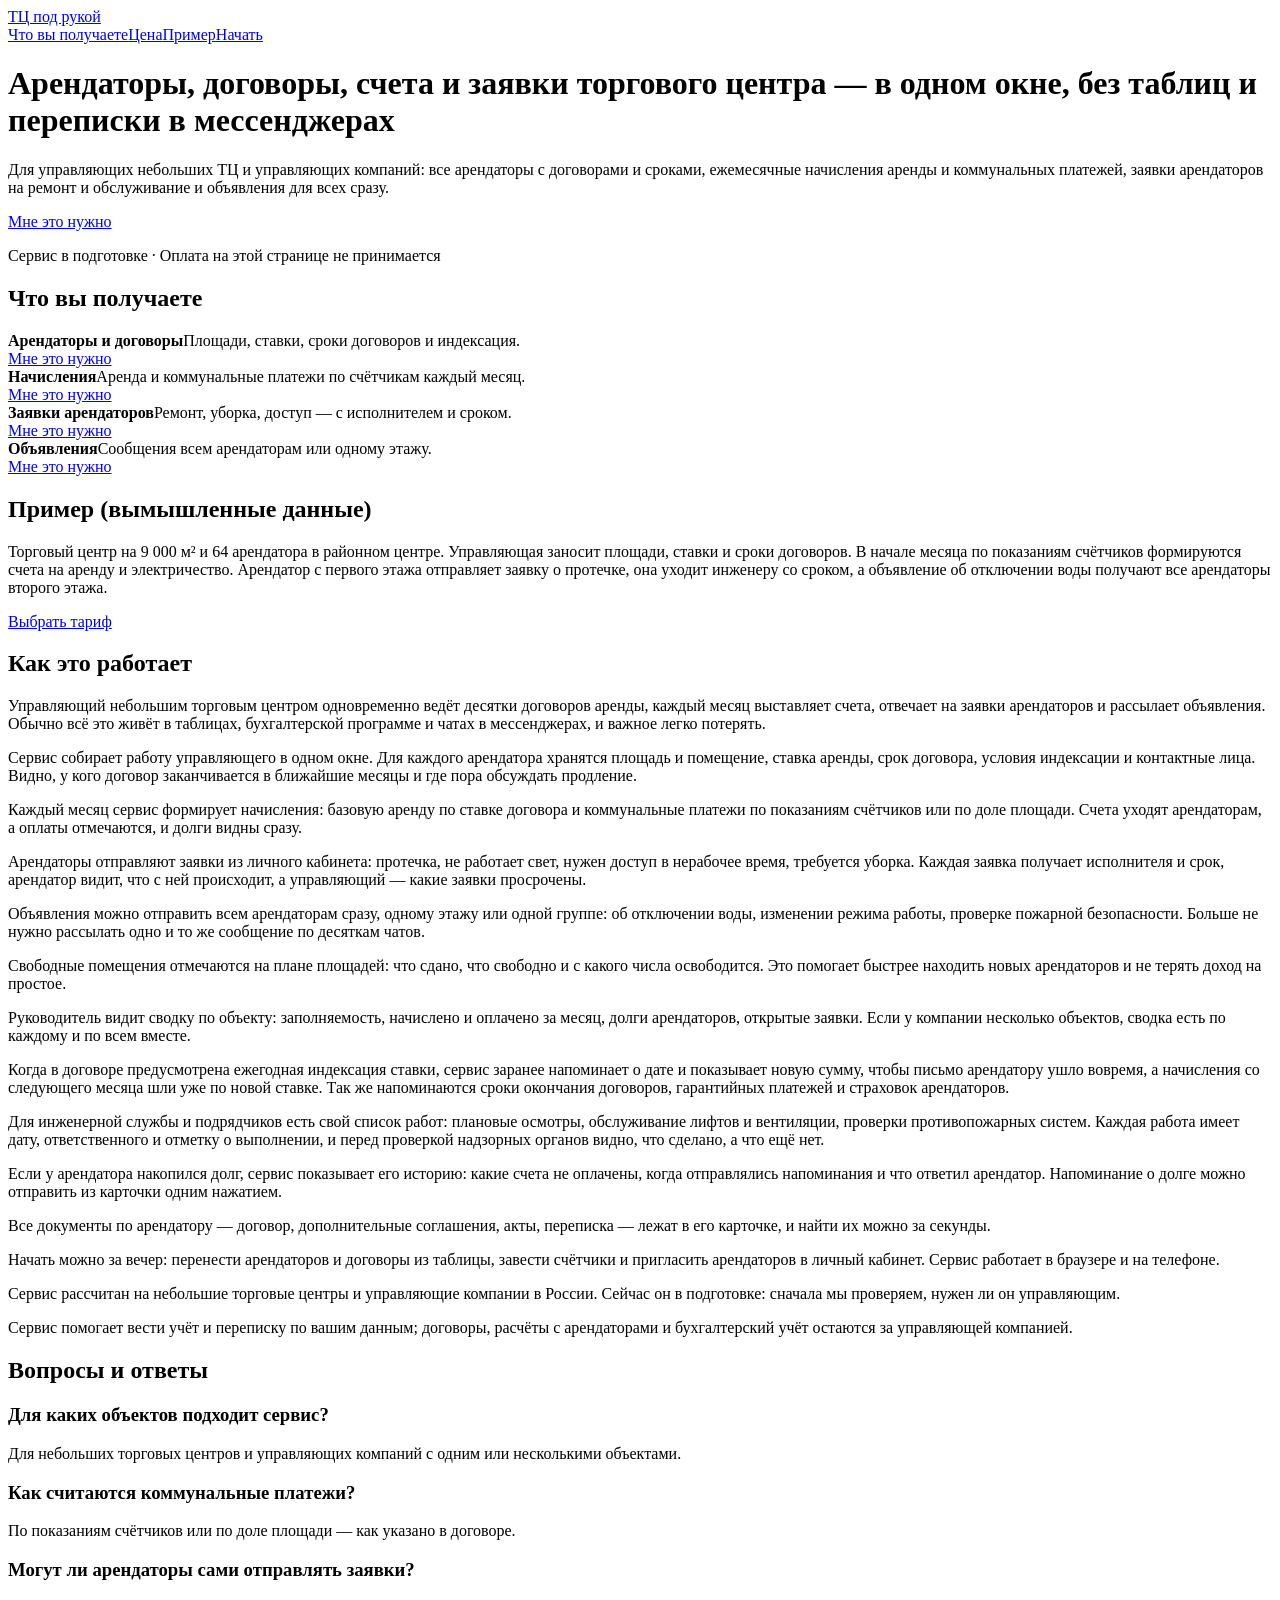
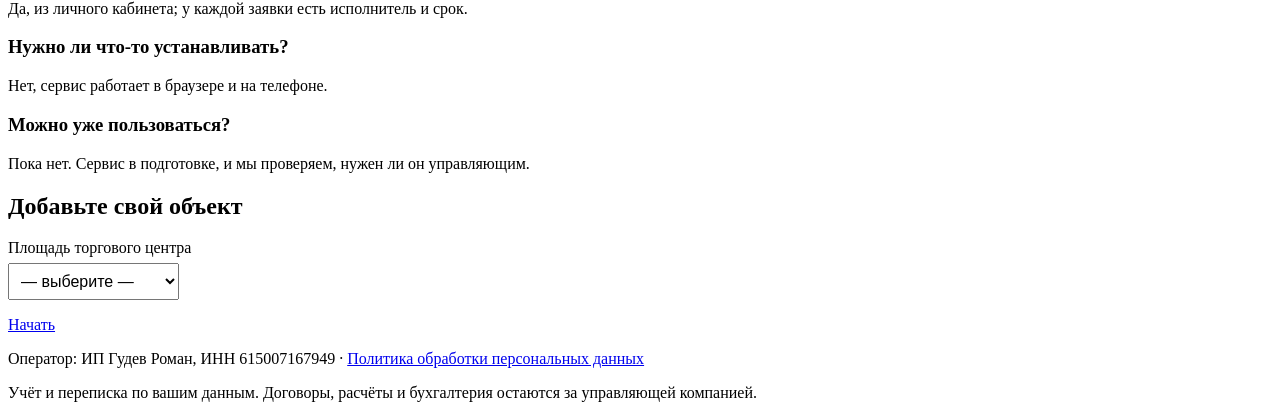
==== index.html @ 7c41732f "Смок torgcentr — комплект автора (_Гипотезы), публикация «Смоками» (органика, слово Владельца 14.10." ====
<!doctype html>
<html lang="ru">
<head>
<meta charset="utf-8">
<meta name="viewport" content="width=device-width,initial-scale=1">
<link rel="canonical" href="https://torgcentr.veridok.ru/">
<title>Управление торговым центром — аренда, счета и заявки</title>
<meta name="description" content="Для небольших торговых центров и управляющих компаний: арендаторы и договоры, начисления аренды и коммунальных платежей, заявки и объявления в одном окне.">
<link rel="icon" href="favicon.svg">
<link rel="stylesheet" href="style.css">
<script src="smoke.js" defer></script>
<!-- faq-jsonld:start -->
<script type="application/ld+json">
{
 "@context": "https://schema.org",
 "@type": "FAQPage",
 "mainEntity": [
  {
   "@type": "Question",
   "name": "Для каких объектов подходит сервис?",
   "acceptedAnswer": {
    "@type": "Answer",
    "text": "Для небольших торговых центров и управляющих компаний с одним или несколькими объектами."
   }
  },
  {
   "@type": "Question",
   "name": "Как считаются коммунальные платежи?",
   "acceptedAnswer": {
    "@type": "Answer",
    "text": "По показаниям счётчиков или по доле площади — как указано в договоре."
   }
  },
  {
   "@type": "Question",
   "name": "Могут ли арендаторы сами отправлять заявки?",
   "acceptedAnswer": {
    "@type": "Answer",
    "text": "Да, из личного кабинета; у каждой заявки есть исполнитель и срок."
   }
  },
  {
   "@type": "Question",
   "name": "Нужно ли что-то устанавливать?",
   "acceptedAnswer": {
    "@type": "Answer",
    "text": "Нет, сервис работает в браузере и на телефоне."
   }
  },
  {
   "@type": "Question",
   "name": "Можно уже пользоваться?",
   "acceptedAnswer": {
    "@type": "Answer",
    "text": "Пока нет. Сервис в подготовке, и мы проверяем, нужен ли он управляющим."
   }
  }
 ]
}
</script>
<!-- faq-jsonld:end -->
</head>
<body>

<header><div class="wrap">
  <div class="logo"><a href="index.html" data-ev="click_logo_home">ТЦ под рукой</a></div>
  <nav class="top"><a href="#chto" data-ev="click_nav_chto">Что вы получаете</a><a href="price.html" data-ev="click_nav_cena">Цена</a><a href="#primer" data-ev="click_nav_primer">Пример</a><a href="#start" data-ev="click_nav_start">Начать</a></nav>
</div></header>

<div class="wrap">
  <div class="hero">
    <h1>Арендаторы, договоры, счета и заявки торгового центра — в одном окне, без таблиц и переписки в мессенджерах</h1>
    <p class="sub">Для управляющих небольших ТЦ и управляющих компаний: все арендаторы с договорами и сроками, ежемесячные начисления аренды и коммунальных платежей, заявки арендаторов на ремонт и обслуживание и объявления для всех сразу.</p>
    <a class="cta" href="price.html" data-ev="cta_click">Мне это нужно</a>
    <p class="cta-note">Сервис в подготовке · Оплата на этой странице не принимается</p>
  </div>

  <section id="chto" data-view="features_view">
    <h2>Что вы получаете</h2>
    <div class="grid">
      <div class="card"><b>Арендаторы и договоры</b><span>Площади, ставки, сроки договоров и индексация.</span><br><a class="btn" href="price.html" data-ev="feature_arendatory">Мне это нужно</a></div>
      <div class="card"><b>Начисления</b><span>Аренда и коммунальные платежи по счётчикам каждый месяц.</span><br><a class="btn" href="price.html" data-ev="feature_nachisleniya">Мне это нужно</a></div>
      <div class="card"><b>Заявки арендаторов</b><span>Ремонт, уборка, доступ — с исполнителем и сроком.</span><br><a class="btn" href="price.html" data-ev="feature_zayavki">Мне это нужно</a></div>
      <div class="card"><b>Объявления</b><span>Сообщения всем арендаторам или одному этажу.</span><br><a class="btn" href="price.html" data-ev="feature_obyavleniya">Мне это нужно</a></div>
    </div>
  </section>

  <section id="primer" data-view="example_view">
    <h2>Пример (вымышленные данные)</h2>
    <p class="fine">Торговый центр на 9 000 м² и 64 арендатора в районном центре. Управляющая заносит площади, ставки и сроки договоров. В начале месяца по показаниям счётчиков формируются счета на аренду и электричество. Арендатор с первого этажа отправляет заявку о протечке, она уходит инженеру со сроком, а объявление об отключении воды получают все арендаторы второго этажа.</p>
    <a class="cta" href="price.html" data-ev="click_cta_after_example">Выбрать тариф</a>
  </section>
<!-- seo-tekst:start -->
  <section id="opis">
    <h2>Как это работает</h2>
    <p>Управляющий небольшим торговым центром одновременно ведёт десятки договоров аренды, каждый месяц выставляет счета, отвечает на заявки арендаторов и рассылает объявления. Обычно всё это живёт в таблицах, бухгалтерской программе и чатах в мессенджерах, и важное легко потерять.</p>
    <p>Сервис собирает работу управляющего в одном окне. Для каждого арендатора хранятся площадь и помещение, ставка аренды, срок договора, условия индексации и контактные лица. Видно, у кого договор заканчивается в ближайшие месяцы и где пора обсуждать продление.</p>
    <p>Каждый месяц сервис формирует начисления: базовую аренду по ставке договора и коммунальные платежи по показаниям счётчиков или по доле площади. Счета уходят арендаторам, а оплаты отмечаются, и долги видны сразу.</p>
    <p>Арендаторы отправляют заявки из личного кабинета: протечка, не работает свет, нужен доступ в нерабочее время, требуется уборка. Каждая заявка получает исполнителя и срок, арендатор видит, что с ней происходит, а управляющий — какие заявки просрочены.</p>
    <p>Объявления можно отправить всем арендаторам сразу, одному этажу или одной группе: об отключении воды, изменении режима работы, проверке пожарной безопасности. Больше не нужно рассылать одно и то же сообщение по десяткам чатов.</p>
    <p>Свободные помещения отмечаются на плане площадей: что сдано, что свободно и с какого числа освободится. Это помогает быстрее находить новых арендаторов и не терять доход на простое.</p>
    <p>Руководитель видит сводку по объекту: заполняемость, начислено и оплачено за месяц, долги арендаторов, открытые заявки. Если у компании несколько объектов, сводка есть по каждому и по всем вместе.</p>
    <p>Когда в договоре предусмотрена ежегодная индексация ставки, сервис заранее напоминает о дате и показывает новую сумму, чтобы письмо арендатору ушло вовремя, а начисления со следующего месяца шли уже по новой ставке. Так же напоминаются сроки окончания договоров, гарантийных платежей и страховок арендаторов.</p>
    <p>Для инженерной службы и подрядчиков есть свой список работ: плановые осмотры, обслуживание лифтов и вентиляции, проверки противопожарных систем. Каждая работа имеет дату, ответственного и отметку о выполнении, и перед проверкой надзорных органов видно, что сделано, а что ещё нет.</p>
    <p>Если у арендатора накопился долг, сервис показывает его историю: какие счета не оплачены, когда отправлялись напоминания и что ответил арендатор. Напоминание о долге можно отправить из карточки одним нажатием.</p>
    <p>Все документы по арендатору — договор, дополнительные соглашения, акты, переписка — лежат в его карточке, и найти их можно за секунды.</p>
    <p>Начать можно за вечер: перенести арендаторов и договоры из таблицы, завести счётчики и пригласить арендаторов в личный кабинет. Сервис работает в браузере и на телефоне.</p>
    <p>Сервис рассчитан на небольшие торговые центры и управляющие компании в России. Сейчас он в подготовке: сначала мы проверяем, нужен ли он управляющим.</p>
    <p>Сервис помогает вести учёт и переписку по вашим данным; договоры, расчёты с арендаторами и бухгалтерский учёт остаются за управляющей компанией.</p>
  </section>
  <section id="faq">
    <h2>Вопросы и ответы</h2>
    <h3>Для каких объектов подходит сервис?</h3>
    <p>Для небольших торговых центров и управляющих компаний с одним или несколькими объектами.</p>
    <h3>Как считаются коммунальные платежи?</h3>
    <p>По показаниям счётчиков или по доле площади — как указано в договоре.</p>
    <h3>Могут ли арендаторы сами отправлять заявки?</h3>
    <p>Да, из личного кабинета; у каждой заявки есть исполнитель и срок.</p>
    <h3>Нужно ли что-то устанавливать?</h3>
    <p>Нет, сервис работает в браузере и на телефоне.</p>
    <h3>Можно уже пользоваться?</h3>
    <p>Пока нет. Сервис в подготовке, и мы проверяем, нужен ли он управляющим.</p>
  </section>
<!-- seo-tekst:end -->
  <section id="start" data-view="start_view">
    <h2>Добавьте свой объект</h2>
    <p><label>Площадь торгового центра<br><select data-ev-focus="form_start" style="margin-top:6px;padding:8px;font-size:16px"><option value="">— выберите —</option><option>До 5 000 м²</option><option>5 000–15 000 м²</option><option>15 000–30 000 м²</option><option>Больше 30 000 м²</option></select></label></p>
    <a class="cta" href="price.html" data-ev="form_submit_click">Начать</a>
  </section>
</div>

<footer><div class="wrap">
  <p>Оператор: ИП Гудев Роман, ИНН 615007167949 &middot; <a href="privacy.html" data-ev="click_legal_privacy">Политика обработки персональных данных</a></p>
  <p class="muted">Учёт и переписка по вашим данным. Договоры, расчёты и бухгалтерия остаются за управляющей компанией.</p>
</div></footer>

</body>
</html>
---- style.css ----
/* Общая база смоков (СМ-23): стиль — один на все смоки, правит «Смоки» в super-romeo/smoki-base. */
@import url("https://super-romeo.github.io/smoki-base/v1/style.css");
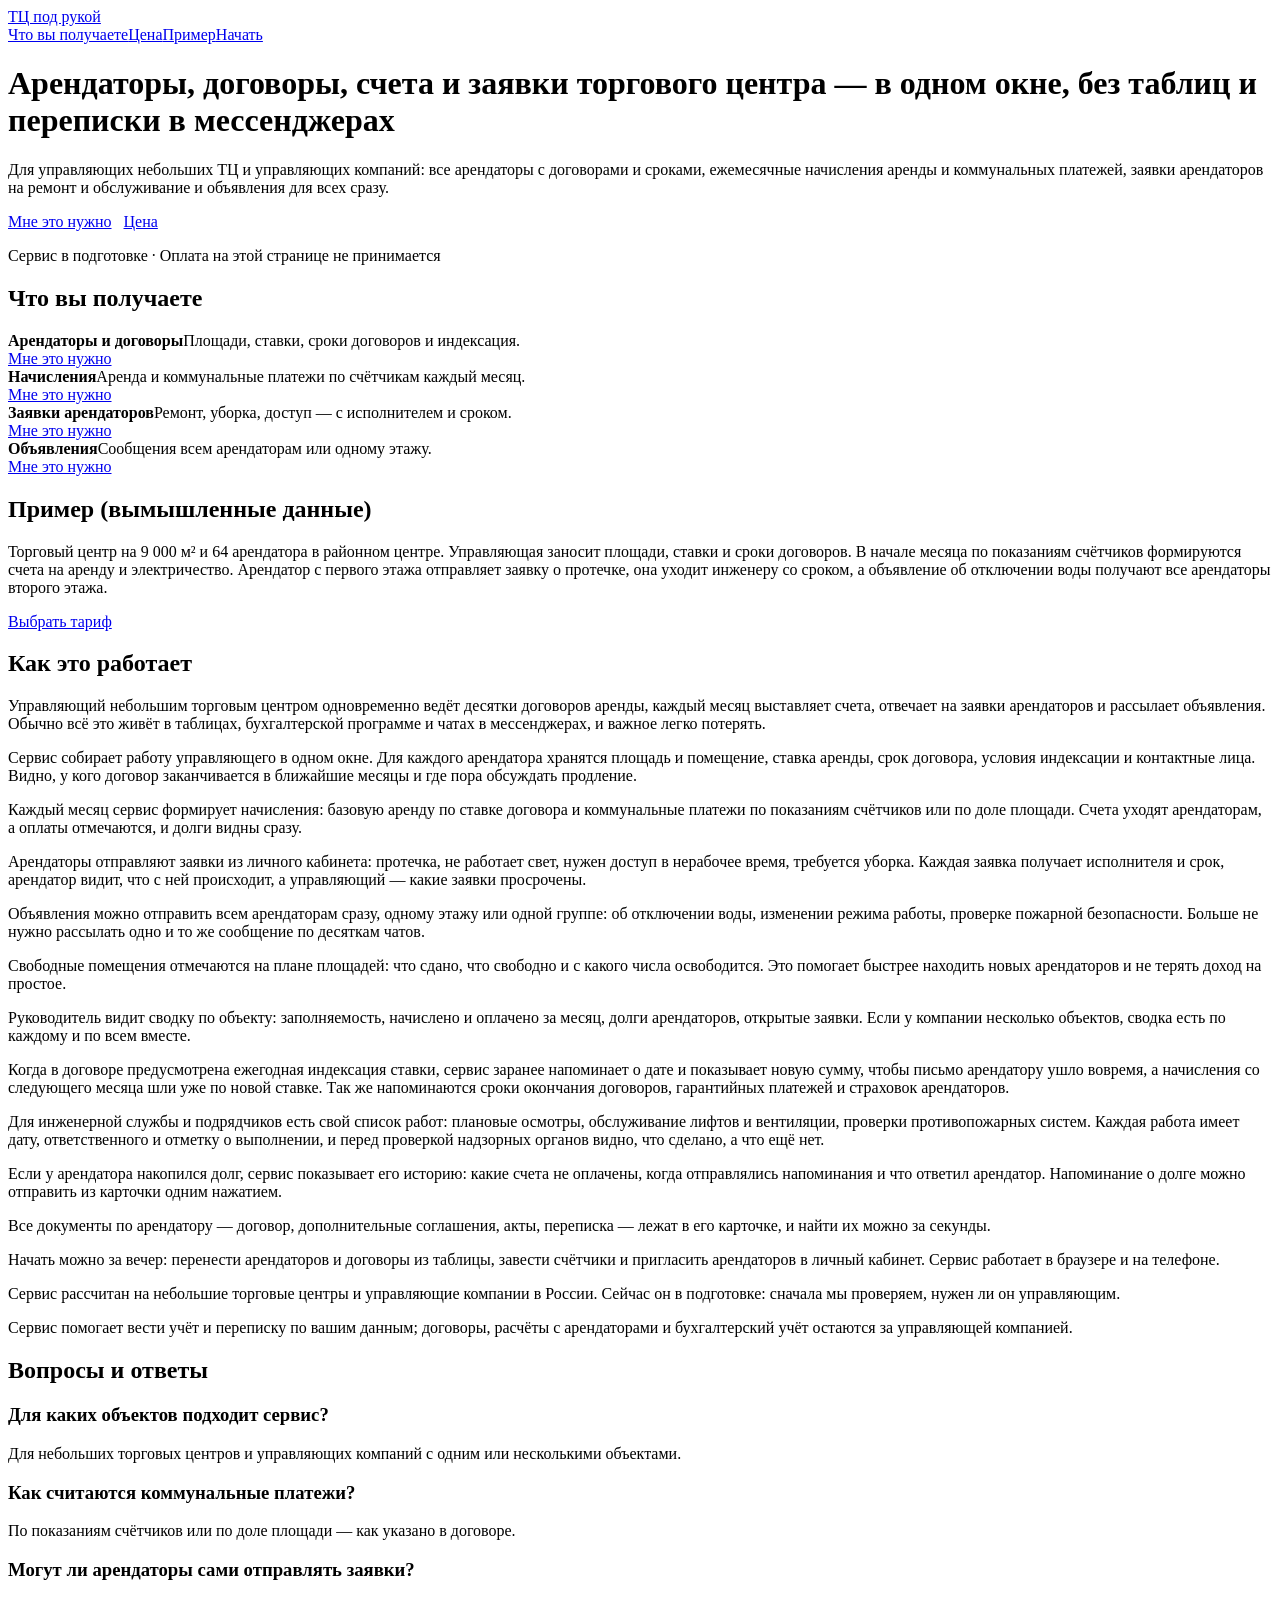
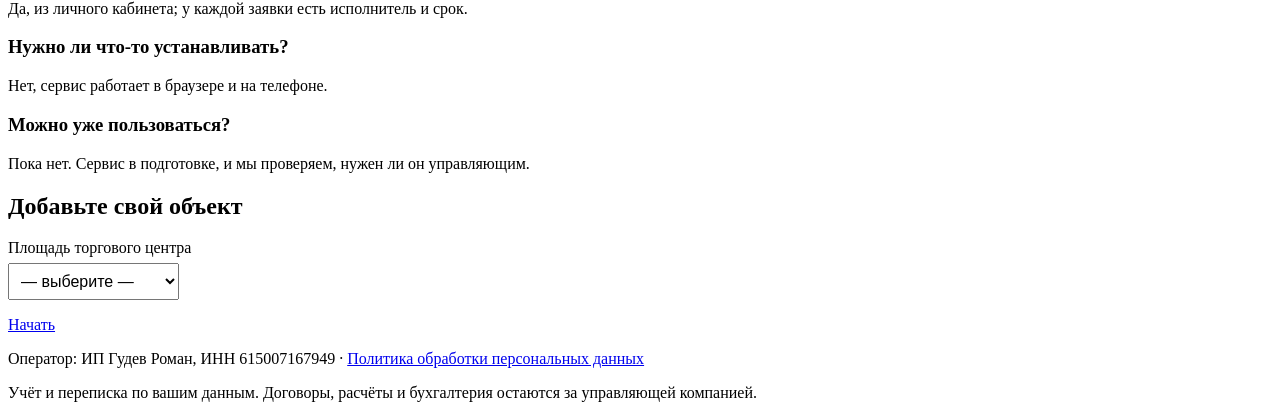
==== commit b67bb871: "крупная кнопка «Цена» на первом экране рядом с главной (правка автора по разбору поведения 10.11, СМ" ====
--- a/index.html
+++ b/index.html
@@ -71,7 +71,7 @@
   <div class="hero">
     <h1>Арендаторы, договоры, счета и заявки торгового центра — в одном окне, без таблиц и переписки в мессенджерах</h1>
     <p class="sub">Для управляющих небольших ТЦ и управляющих компаний: все арендаторы с договорами и сроками, ежемесячные начисления аренды и коммунальных платежей, заявки арендаторов на ремонт и обслуживание и объявления для всех сразу.</p>
-    <a class="cta" href="price.html" data-ev="cta_click">Мне это нужно</a>
+    <a class="cta" href="price.html" data-ev="cta_click">Мне это нужно</a> <a class="cta" href="price.html" data-ev="click_cena_hero" style="margin-left:8px">Цена</a>
     <p class="cta-note">Сервис в подготовке · Оплата на этой странице не принимается</p>
   </div>
 
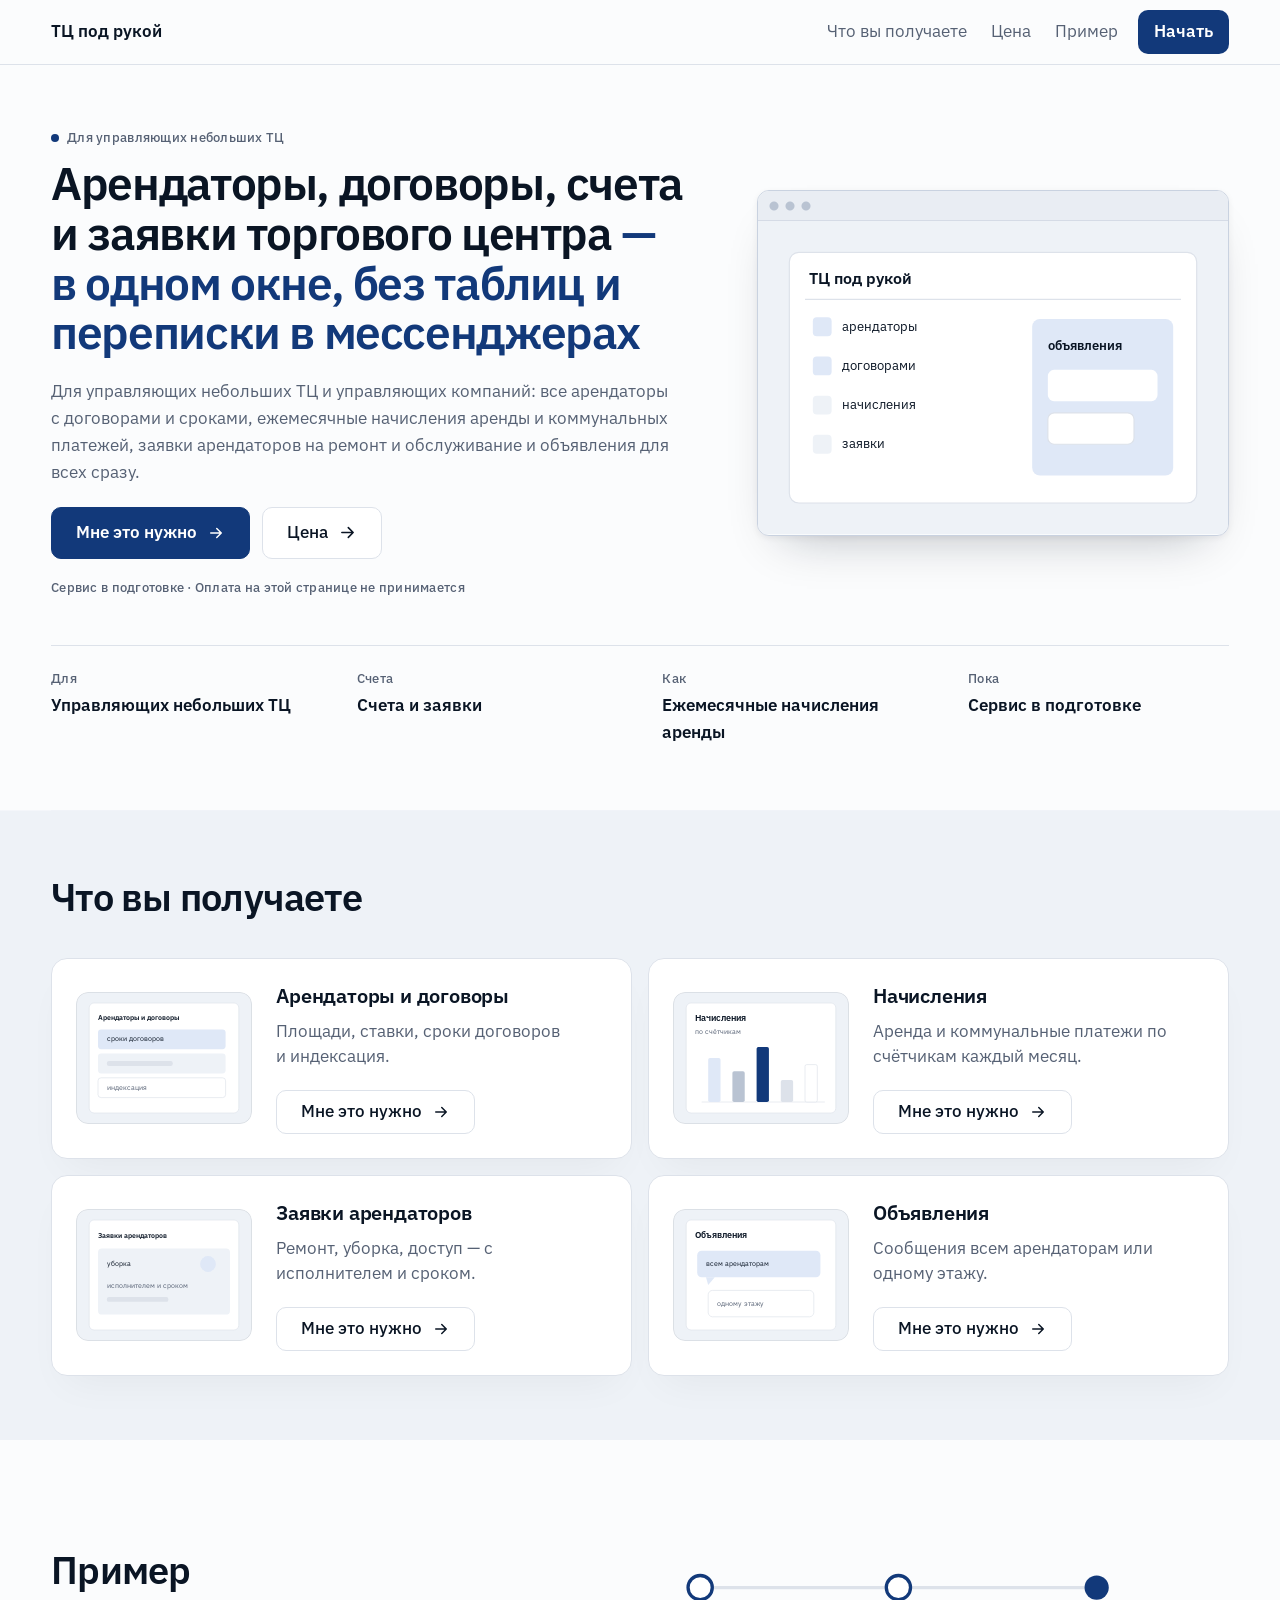
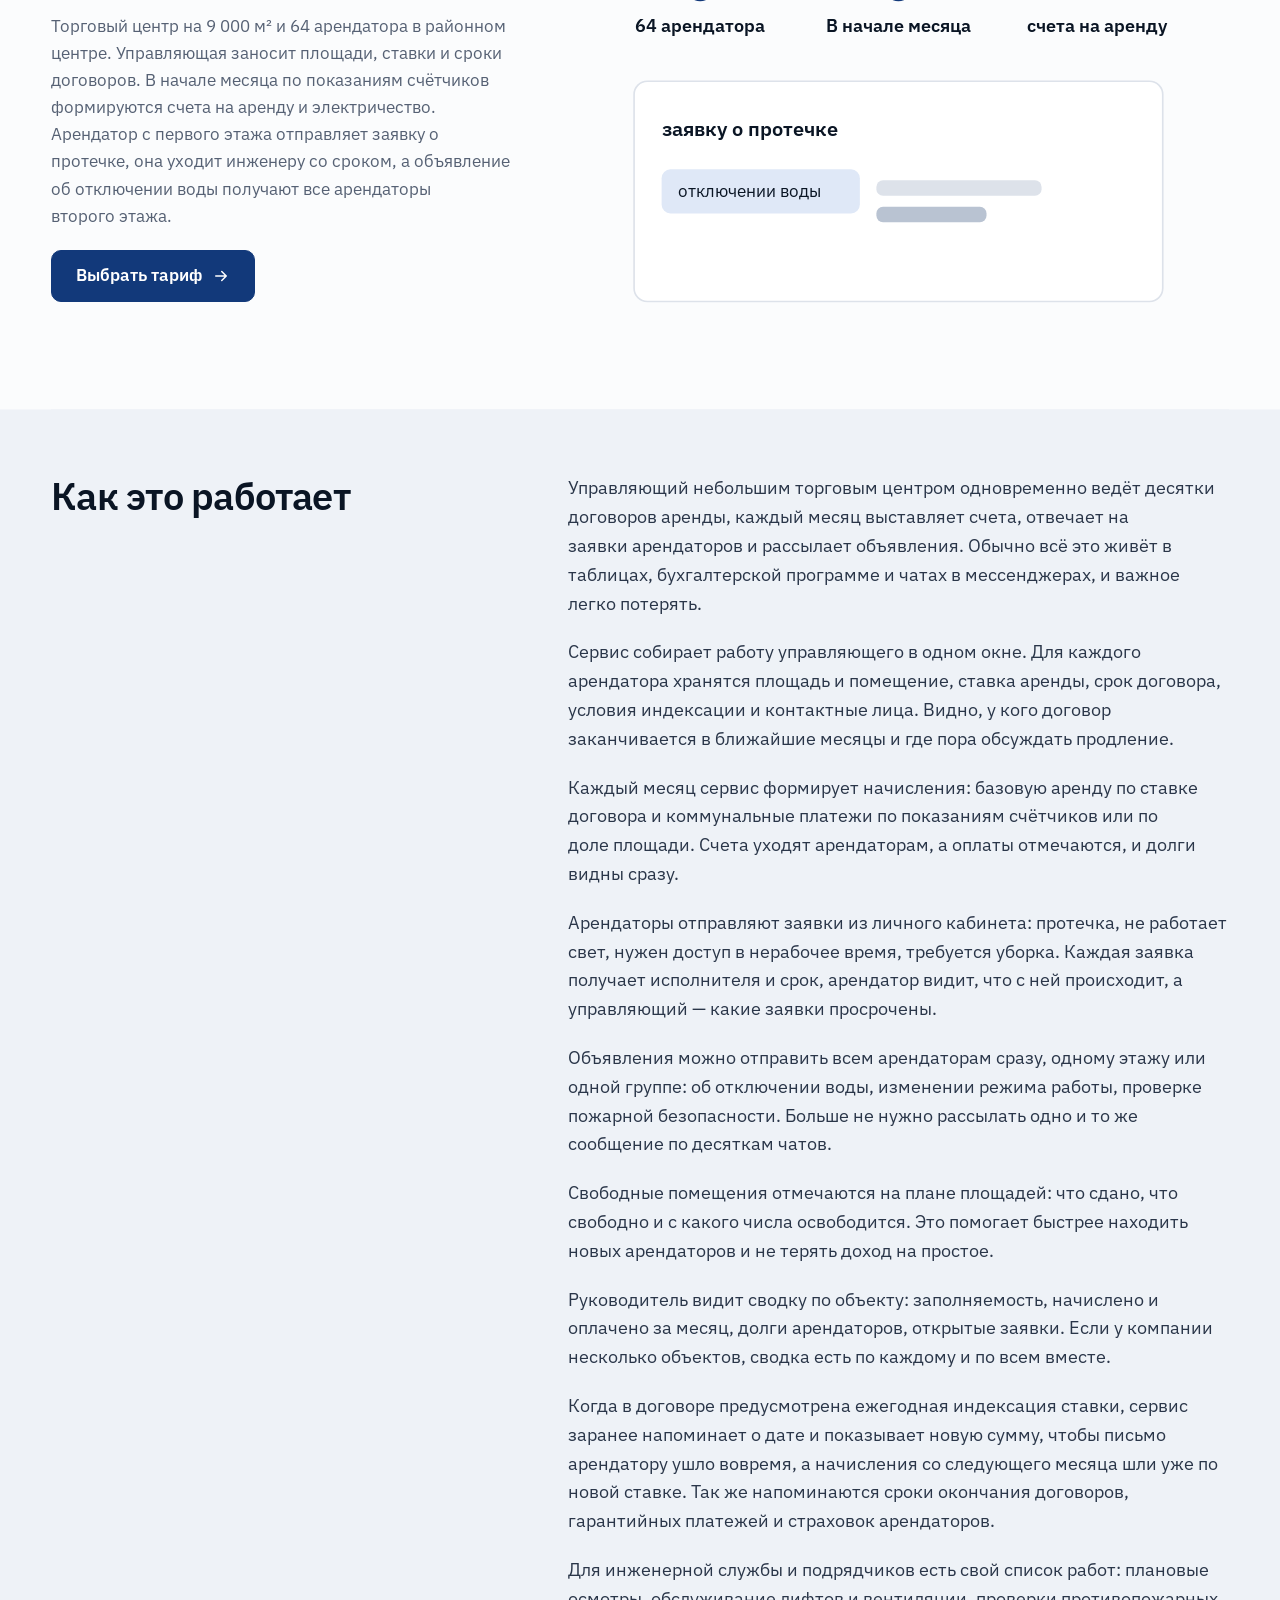
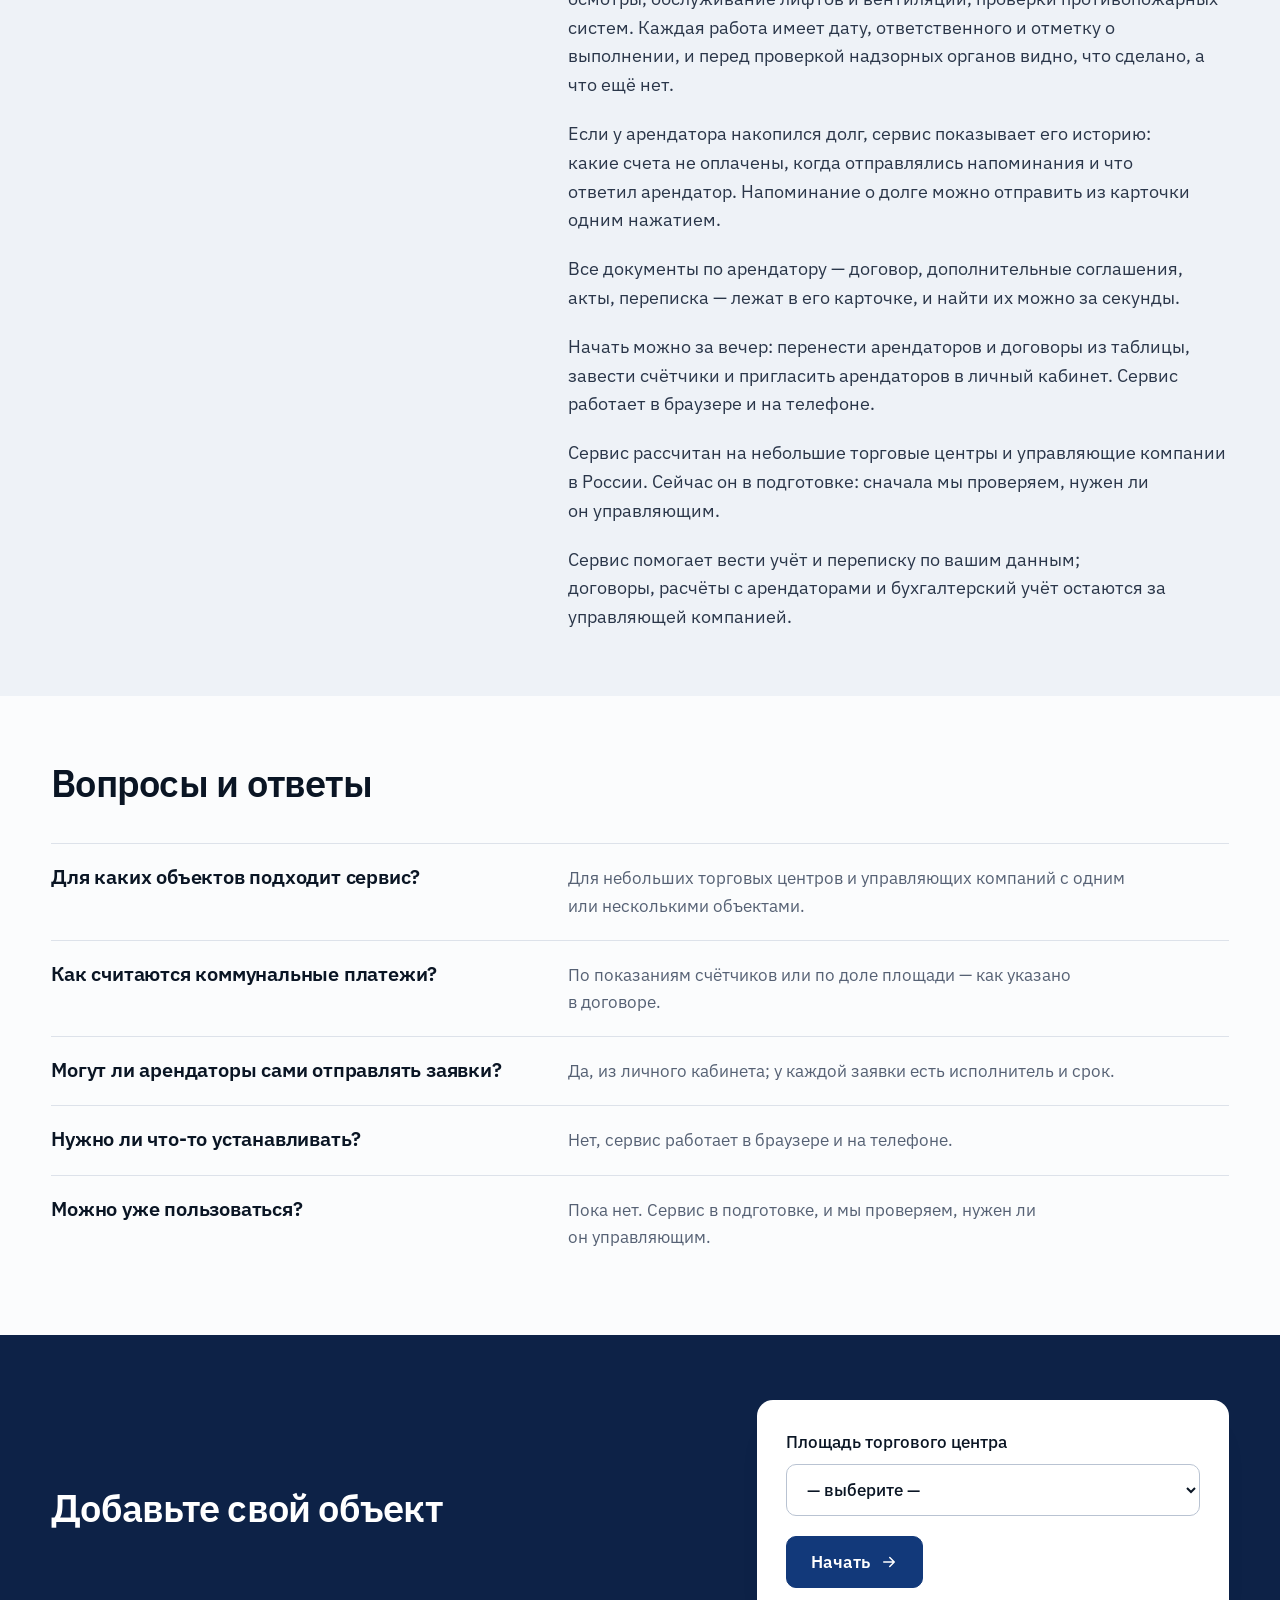
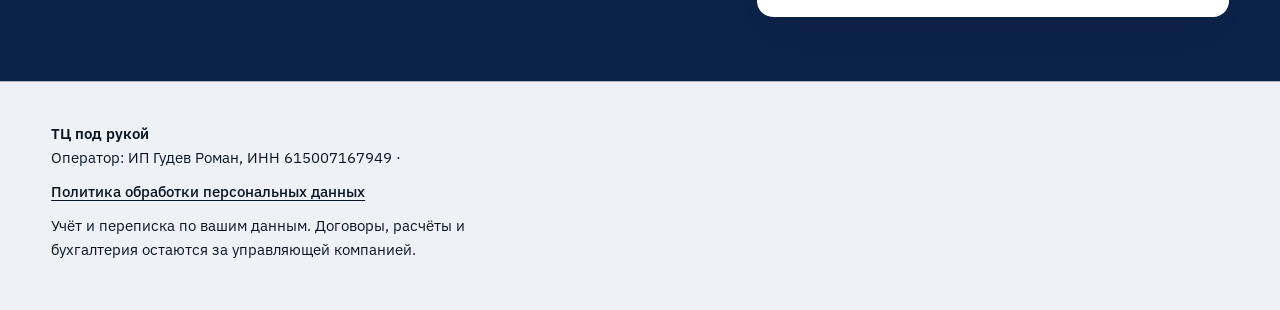
==== commit f8bd39b1: "Main page: design sample (rollout) Co-Authored-By: Claude Fable 5.2 <noreply@anthropic.com>" ====
--- a/index.html
+++ b/index.html
@@ -8,6 +8,10 @@
 <meta name="description" content="Для небольших торговых центров и управляющих компаний: арендаторы и договоры, начисления аренды и коммунальных платежей, заявки и объявления в одном окне.">
 <link rel="icon" href="favicon.svg">
 <link rel="stylesheet" href="style.css">
+<link rel="preconnect" href="https://fonts.googleapis.com">
+<link rel="preconnect" href="https://fonts.gstatic.com" crossorigin>
+<link rel="stylesheet" href="https://fonts.googleapis.com/css2?family=IBM+Plex+Sans:wght@400;500;600&display=swap">
+<link rel="stylesheet" href="variant.css">
 <script src="smoke.js" defer></script>
 <!-- faq-jsonld:start -->
 <script type="application/ld+json">
@@ -62,38 +66,68 @@
 </head>
 <body>
 
-<header><div class="wrap">
-  <div class="logo"><a href="index.html" data-ev="click_logo_home">ТЦ под рукой</a></div>
-  <nav class="top"><a href="#chto" data-ev="click_nav_chto">Что вы получаете</a><a href="price.html" data-ev="click_nav_cena">Цена</a><a href="#primer" data-ev="click_nav_primer">Пример</a><a href="#start" data-ev="click_nav_start">Начать</a></nav>
+<header><div class="shell">
+  <a class="home" href="index.html" data-ev="click_logo_home">ТЦ под рукой</a>
+  <nav><a href="#chto" data-ev="click_nav_chto">Что вы получаете</a><a href="price.html" data-ev="click_nav_cena">Цена</a><a href="#primer" data-ev="click_nav_primer">Пример</a><a href="#start" data-ev="click_nav_start">Начать</a></nav>
 </div></header>
 
-<div class="wrap">
-  <div class="hero">
-    <h1>Арендаторы, договоры, счета и заявки торгового центра — в одном окне, без таблиц и переписки в мессенджерах</h1>
-    <p class="sub">Для управляющих небольших ТЦ и управляющих компаний: все арендаторы с договорами и сроками, ежемесячные начисления аренды и коммунальных платежей, заявки арендаторов на ремонт и обслуживание и объявления для всех сразу.</p>
-    <a class="cta" href="price.html" data-ev="cta_click">Мне это нужно</a> <a class="cta" href="price.html" data-ev="click_cena_hero" style="margin-left:8px">Цена</a>
-    <p class="cta-note">Сервис в подготовке · Оплата на этой странице не принимается</p>
-  </div>
+<main class="shell">
+  <section class="split">
+    <div class="stack">
+      <p class="meta rise"><span class="dot"></span> Для управляющих небольших ТЦ</p>
+      <h1 class="rise" style="--i:1" data-len="xlong">Арендаторы, договоры, счета и заявки торгового центра&nbsp;<span class="soft">— в одном окне, без таблиц и переписки в мессенджерах</span></h1>
+      <p class="rise" style="--i:2">Для управляющих небольших ТЦ и управляющих компаний: все арендаторы с договорами и сроками, ежемесячные начисления аренды и коммунальных платежей, заявки арендаторов на ремонт и обслуживание и объявления для всех сразу.</p>
+      <div class="actions rise" style="--i:3"><a class="button" href="price.html" data-ev="cta_click">Мне это нужно</a><a class="button quiet" href="price.html" data-ev="click_cena_hero">Цена</a></div>
+      <p class="meta rise" style="--i:4">Сервис в подготовке · Оплата на этой странице не принимается</p>
+    </div>
+    <figure class="window rise" style="--i:2"><svg aria-hidden="true" focusable="false" class="shot" xmlns="http://www.w3.org/2000/svg" viewBox="0 0 1200 800"><rect width="1200" height="800" fill="#eef2f7" /><rect x="80" y="80" width="1040" height="640" rx="24" fill="#ffffff" stroke="#dde2ea" stroke-width="3" /><text x="130" y="160" font-size="40" font-weight="600" fill="#0a1524">ТЦ под рукой</text><line x1="120" y1="200" x2="1080" y2="200" fill="none" stroke="#dde2ea" stroke-width="3" /><rect x="140" y="246" width="48" height="48" rx="10" fill="#dfe8f7" /><text x="214" y="280" font-size="32" fill="#0a1524">арендаторы</text><rect x="140" y="346" width="48" height="48" rx="10" fill="#dfe8f7" /><text x="214" y="380" font-size="32" fill="#0a1524">договорами</text><rect x="140" y="446" width="48" height="48" rx="10" fill="#eef2f7" /><text x="214" y="480" font-size="32" fill="#0a1524">начисления</text><rect x="140" y="546" width="48" height="48" rx="10" fill="#eef2f7" /><text x="214" y="580" font-size="32" fill="#0a1524">заявки</text><rect x="700" y="250" width="360" height="400" rx="20" fill="#dfe8f7" /><text x="740" y="330" font-size="32" font-weight="600" fill="#0a1524">объявления</text><rect x="740" y="380" width="280" height="80" rx="16" fill="#ffffff" /><rect x="740" y="490" width="220" height="80" rx="16" fill="#ffffff" stroke="#dde2ea" stroke-width="3" /></svg></figure>
+    <dl class="facts">
+      <div><dt>Для</dt><dd>Управляющих небольших ТЦ</dd></div>
+      <div><dt>Счета</dt><dd>Счета и заявки</dd></div>
+      <div><dt>Как</dt><dd>Ежемесячные начисления аренды</dd></div>
+      <div><dt>Пока</dt><dd>Сервис в подготовке</dd></div>
+    </dl>
+  </section>
 
   <section id="chto" data-view="features_view">
-    <h2>Что вы получаете</h2>
-    <div class="grid">
-      <div class="card"><b>Арендаторы и договоры</b><span>Площади, ставки, сроки договоров и индексация.</span><br><a class="btn" href="price.html" data-ev="feature_arendatory">Мне это нужно</a></div>
-      <div class="card"><b>Начисления</b><span>Аренда и коммунальные платежи по счётчикам каждый месяц.</span><br><a class="btn" href="price.html" data-ev="feature_nachisleniya">Мне это нужно</a></div>
-      <div class="card"><b>Заявки арендаторов</b><span>Ремонт, уборка, доступ — с исполнителем и сроком.</span><br><a class="btn" href="price.html" data-ev="feature_zayavki">Мне это нужно</a></div>
-      <div class="card"><b>Объявления</b><span>Сообщения всем арендаторам или одному этажу.</span><br><a class="btn" href="price.html" data-ev="feature_obyavleniya">Мне это нужно</a></div>
+    <div class="stack"><h2>Что вы получаете</h2></div>
+    <div class="bento">
+      <article class="tile stack reveal">
+        <div class="art"><svg aria-hidden="true" focusable="false" xmlns="http://www.w3.org/2000/svg" viewBox="0 0 800 600"><rect width="800" height="600" fill="#eef2f7" /><rect x="60" y="50" width="680" height="500" rx="22" fill="#ffffff" stroke="#dde2ea" stroke-width="3" /><text x="100" y="125" font-size="30" font-weight="600" fill="#0a1524">Арендаторы и договоры</text><rect x="100" y="170" width="580" height="90" rx="14" fill="#dfe8f7" /><text x="140" y="224" font-size="32" fill="#0a1524">сроки договоров</text><rect x="100" y="280" width="580" height="90" rx="14" fill="#eef2f7" /><rect x="140" y="314" width="300" height="22" rx="10" fill="#dde2ea" /><rect x="100" y="390" width="580" height="90" rx="14" fill="#ffffff" stroke="#dde2ea" stroke-width="3" /><text x="140" y="444" font-size="32" fill="#566174">индексация</text></svg></div>
+        <h3>Арендаторы и договоры</h3><p>Площади, ставки, сроки договоров и индексация.</p>
+        <a class="button quiet" href="price.html" data-ev="feature_arendatory">Мне это нужно</a>
+      </article>
+      <article class="tile stack reveal">
+        <div class="art"><svg aria-hidden="true" focusable="false" xmlns="http://www.w3.org/2000/svg" viewBox="0 0 800 600"><rect width="800" height="600" fill="#eef2f7" /><rect x="60" y="50" width="680" height="500" rx="22" fill="#ffffff" stroke="#dde2ea" stroke-width="3" /><text x="100" y="130" font-size="40" font-weight="600" fill="#0a1524">Начисления</text><text x="100" y="190" font-size="30" fill="#566174">по счётчикам</text><line x1="130" y1="500" x2="690" y2="500" fill="none" stroke="#dde2ea" stroke-width="3" /><rect x="160" y="300" width="56" height="200" rx="8" fill="#dfe8f7" /><rect x="270" y="360" width="56" height="140" rx="8" fill="#b9c3d2" /><rect x="380" y="250" width="56" height="250" rx="8" fill="#12397a" /><rect x="490" y="400" width="56" height="100" rx="8" fill="#dde2ea" /><rect x="600" y="330" width="56" height="170" rx="8" fill="#ffffff" stroke="#dde2ea" stroke-width="3" /></svg></div>
+        <h3>Начисления</h3><p>Аренда и коммунальные платежи по счётчикам каждый месяц.</p>
+        <a class="button quiet" href="price.html" data-ev="feature_nachisleniya">Мне это нужно</a>
+      </article>
+      <article class="tile stack reveal">
+        <div class="art"><svg aria-hidden="true" focusable="false" xmlns="http://www.w3.org/2000/svg" viewBox="0 0 800 600"><rect width="800" height="600" fill="#eef2f7" /><rect x="60" y="50" width="680" height="500" rx="22" fill="#ffffff" stroke="#dde2ea" stroke-width="3" /><text x="100" y="130" font-size="32" font-weight="600" fill="#0a1524">Заявки арендаторов</text><rect x="100" y="180" width="600" height="300" rx="18" fill="#eef2f7" /><text x="140" y="260" font-size="32" fill="#0a1524">уборка</text><circle cx="600" cy="250" r="36" fill="#dfe8f7" /><text x="140" y="360" font-size="30" fill="#566174">исполнителем и сроком</text><rect x="140" y="400" width="280" height="22" rx="10" fill="#dde2ea" /></svg></div>
+        <h3>Заявки арендаторов</h3><p>Ремонт, уборка, доступ — с исполнителем и сроком.</p>
+        <a class="button quiet" href="price.html" data-ev="feature_zayavki">Мне это нужно</a>
+      </article>
+      <article class="tile stack reveal">
+        <div class="art"><svg aria-hidden="true" focusable="false" xmlns="http://www.w3.org/2000/svg" viewBox="0 0 800 600"><rect width="800" height="600" fill="#eef2f7" /><rect x="60" y="50" width="680" height="500" rx="22" fill="#ffffff" stroke="#dde2ea" stroke-width="3" /><text x="100" y="130" font-size="40" font-weight="600" fill="#0a1524">Объявления</text><rect x="110" y="190" width="560" height="120" rx="20" fill="#dfe8f7" /><text x="150" y="260" font-size="32" fill="#0a1524">всем арендаторам</text><polygon points="150,310 190,310 160,345" fill="#dfe8f7" /><rect x="160" y="370" width="480" height="120" rx="20" fill="#ffffff" stroke="#dde2ea" stroke-width="3" /><text x="200" y="440" font-size="32" fill="#566174">одному этажу</text></svg></div>
+        <h3>Объявления</h3><p>Сообщения всем арендаторам или одному этажу.</p>
+        <a class="button quiet" href="price.html" data-ev="feature_obyavleniya">Мне это нужно</a>
+      </article>
     </div>
   </section>
 
-  <section id="primer" data-view="example_view">
-    <h2>Пример (вымышленные данные)</h2>
-    <p class="fine">Торговый центр на 9 000 м² и 64 арендатора в районном центре. Управляющая заносит площади, ставки и сроки договоров. В начале месяца по показаниям счётчиков формируются счета на аренду и электричество. Арендатор с первого этажа отправляет заявку о протечке, она уходит инженеру со сроком, а объявление об отключении воды получают все арендаторы второго этажа.</p>
-    <a class="cta" href="price.html" data-ev="click_cta_after_example">Выбрать тариф</a>
+  <section id="primer" data-view="example_view" class="split flip">
+    <div class="stack">
+      <h2>Пример</h2>
+      <p>Торговый центр на 9 000 м² и 64 арендатора в районном центре. Управляющая заносит площади, ставки и сроки договоров. В начале месяца по показаниям счётчиков формируются счета на аренду и электричество. Арендатор с первого этажа отправляет заявку о протечке, она уходит инженеру со сроком, а объявление об отключении воды получают все арендаторы второго этажа.</p>
+    <a class="button" href="price.html" data-ev="click_cta_after_example">Выбрать тариф</a>
+    </div>
+<svg aria-hidden="true" focusable="false" class="shot reveal" xmlns="http://www.w3.org/2000/svg" viewBox="0 0 1200 800"><rect width="1200" height="800" fill="#eef2f7" /><line x1="240" y1="150" x2="960" y2="150" fill="none" stroke="#dde2ea" stroke-width="6" /><circle cx="240" cy="150" r="22" fill="#ffffff" stroke="#12397a" stroke-width="6" /><circle cx="600" cy="150" r="22" fill="#ffffff" stroke="#12397a" stroke-width="6" /><circle cx="960" cy="150" r="22" fill="#12397a" /><text x="240" y="230" font-size="32" font-weight="600" fill="#0a1524" text-anchor="middle">64 арендатора</text><text x="600" y="230" font-size="32" font-weight="600" fill="#0a1524" text-anchor="middle">В начале месяца</text><text x="960" y="230" font-size="32" font-weight="600" fill="#0a1524" text-anchor="middle">счета на аренду</text><rect x="120" y="320" width="960" height="400" rx="24" fill="#ffffff" stroke="#dde2ea" stroke-width="3" /><text x="170" y="420" font-size="36" font-weight="600" fill="#0a1524">заявку о протечке</text><rect x="170" y="480" width="360" height="80" rx="16" fill="#dfe8f7" /><text x="200" y="530" font-size="30" fill="#0a1524">отключении воды</text><rect x="560" y="500" width="300" height="28" rx="12" fill="#dde2ea" /><rect x="560" y="548" width="200" height="28" rx="12" fill="#b9c3d2" /></svg>
   </section>
 <!-- seo-tekst:start -->
-  <section id="opis">
-    <h2>Как это работает</h2>
-    <p>Управляющий небольшим торговым центром одновременно ведёт десятки договоров аренды, каждый месяц выставляет счета, отвечает на заявки арендаторов и рассылает объявления. Обычно всё это живёт в таблицах, бухгалтерской программе и чатах в мессенджерах, и важное легко потерять.</p>
+  <section id="opis" class="split flip">
+    <div class="stack"><h2>Как это работает</h2></div>
+    <div class="stack">
+      <p>Управляющий небольшим торговым центром одновременно ведёт десятки договоров аренды, каждый месяц выставляет счета, отвечает на заявки арендаторов и рассылает объявления. Обычно всё это живёт в таблицах, бухгалтерской программе и чатах в мессенджерах, и важное легко потерять.</p>
     <p>Сервис собирает работу управляющего в одном окне. Для каждого арендатора хранятся площадь и помещение, ставка аренды, срок договора, условия индексации и контактные лица. Видно, у кого договор заканчивается в ближайшие месяцы и где пора обсуждать продление.</p>
     <p>Каждый месяц сервис формирует начисления: базовую аренду по ставке договора и коммунальные платежи по показаниям счётчиков или по доле площади. Счета уходят арендаторам, а оплаты отмечаются, и долги видны сразу.</p>
     <p>Арендаторы отправляют заявки из личного кабинета: протечка, не работает свет, нужен доступ в нерабочее время, требуется уборка. Каждая заявка получает исполнителя и срок, арендатор видит, что с ней происходит, а управляющий — какие заявки просрочены.</p>
@@ -107,31 +141,34 @@
     <p>Начать можно за вечер: перенести арендаторов и договоры из таблицы, завести счётчики и пригласить арендаторов в личный кабинет. Сервис работает в браузере и на телефоне.</p>
     <p>Сервис рассчитан на небольшие торговые центры и управляющие компании в России. Сейчас он в подготовке: сначала мы проверяем, нужен ли он управляющим.</p>
     <p>Сервис помогает вести учёт и переписку по вашим данным; договоры, расчёты с арендаторами и бухгалтерский учёт остаются за управляющей компанией.</p>
+    </div>
   </section>
   <section id="faq">
-    <h2>Вопросы и ответы</h2>
-    <h3>Для каких объектов подходит сервис?</h3>
-    <p>Для небольших торговых центров и управляющих компаний с одним или несколькими объектами.</p>
-    <h3>Как считаются коммунальные платежи?</h3>
-    <p>По показаниям счётчиков или по доле площади — как указано в договоре.</p>
-    <h3>Могут ли арендаторы сами отправлять заявки?</h3>
-    <p>Да, из личного кабинета; у каждой заявки есть исполнитель и срок.</p>
-    <h3>Нужно ли что-то устанавливать?</h3>
-    <p>Нет, сервис работает в браузере и на телефоне.</p>
-    <h3>Можно уже пользоваться?</h3>
-    <p>Пока нет. Сервис в подготовке, и мы проверяем, нужен ли он управляющим.</p>
+    <div class="stack"><h2>Вопросы и ответы</h2></div>
+    <div class="rows">
+      <div class="split flip"><h3>Для каких объектов подходит сервис?</h3><p>Для небольших торговых центров и управляющих компаний с одним или несколькими объектами.</p></div>
+      <div class="split flip"><h3>Как считаются коммунальные платежи?</h3><p>По показаниям счётчиков или по доле площади — как указано в договоре.</p></div>
+      <div class="split flip"><h3>Могут ли арендаторы сами отправлять заявки?</h3><p>Да, из личного кабинета; у каждой заявки есть исполнитель и срок.</p></div>
+      <div class="split flip"><h3>Нужно ли что-то устанавливать?</h3><p>Нет, сервис работает в браузере и на телефоне.</p></div>
+      <div class="split flip"><h3>Можно уже пользоваться?</h3><p>Пока нет. Сервис в подготовке, и мы проверяем, нужен ли он управляющим.</p></div>
+    </div>
   </section>
 <!-- seo-tekst:end -->
-  <section id="start" data-view="start_view">
-    <h2>Добавьте свой объект</h2>
-    <p><label>Площадь торгового центра<br><select data-ev-focus="form_start" style="margin-top:6px;padding:8px;font-size:16px"><option value="">— выберите —</option><option>До 5 000 м²</option><option>5 000–15 000 м²</option><option>15 000–30 000 м²</option><option>Больше 30 000 м²</option></select></label></p>
-    <a class="cta" href="price.html" data-ev="form_submit_click">Начать</a>
+  <section id="start" data-view="start_view" class="split">
+    <div class="stack">
+      <h2>Добавьте свой объект</h2>
+    </div>
+    <div class="tile stack">
+      <label>Площадь торгового центра<select data-ev-focus="form_start"><option value="">— выберите —</option><option>До 5 000 м²</option><option>5 000–15 000 м²</option><option>15 000–30 000 м²</option><option>Больше 30 000 м²</option></select></label>
+      <a class="button" href="price.html" data-ev="form_submit_click">Начать</a>
+    </div>
   </section>
-</div>
+</main>
 
-<footer><div class="wrap">
+<footer><div class="shell">
+  <p><b>ТЦ под рукой</b></p>
   <p>Оператор: ИП Гудев Роман, ИНН 615007167949 &middot; <a href="privacy.html" data-ev="click_legal_privacy">Политика обработки персональных данных</a></p>
-  <p class="muted">Учёт и переписка по вашим данным. Договоры, расчёты и бухгалтерия остаются за управляющей компанией.</p>
+  <p>Учёт и переписка по вашим данным. Договоры, расчёты и бухгалтерия остаются за управляющей компанией.</p>
 </div></footer>
 
 </body>
--- a/variant.css
+++ b/variant.css
@@ -0,0 +1,211 @@
+/* Final sample v14 — one layer (СМ-45): tokens in :root, then general rules.
+   Owner's ten choices: layout 17 · IBM Plex Sans · navy palette · background 06 (grey bands, dark form band) ·
+   shape 02 (medium radius) · cards 05 (2×2, picture on the side) · hero 07 (picture in a window frame) ·
+   density 02 (compact) · header 07 (button in header, light-grey footer) · motion 04 (load cascade only).
+   Four commands on top: polish (whole) · emil-design-eng (interaction layer, no image placeholder colour) ·
+   mobile-native (safe areas, footer press) · typeset (measure, leading and tracking per role, fallback face). */
+
+/* fallback with Plex metrics: the swap from Segoe UI / Arial does not reflow lines */
+@font-face { font-family: "Plex Fallback"; src: local("Segoe UI"), local("Arial"); size-adjust: 101.7%; ascent-override: 100.8%; descent-override: 27%; line-gap-override: 0%; }
+
+:root {
+  /* colour — one blue accent; white text on it passes AA */
+  --canvas: #fbfcfd;
+  --surface: #ffffff;
+  --ink: #0a1524;
+  --steel: #566174;
+  --line: #dde2ea;
+  --line-strong: #b9c3d2;
+  --accent: #12397a;
+  --accent-hover: #0d2247;              /* the dark band colour, no new hue */
+  --accent-wash: #dfe8f7;
+  --focus: #2f6fd6;
+  --band-grey: #eef2f7;
+  --band-dark: #0d2247;
+  --shadow: 0 20px 40px -15px rgba(0, 0, 0, .05);
+  /* type — one family; the larger the type, the tighter tracking and leading */
+  --font-sans: "IBM Plex Sans", "Plex Fallback", "Segoe UI", system-ui, sans-serif;
+  --text-display: clamp(2.25rem, 5vw, 3.75rem);
+  --text-h2: clamp(1.75rem, 3vw, 2.5rem);
+  --text-h3: 1.25rem;
+  --text-body: 1.0625rem;
+  --text-meta: .8125rem;
+  --tracking-display: -.03em;
+  --tracking: -.02em;
+  --tracking-h3: -.01em;
+  --leading-display: 1.08;
+  --leading-tight: 1.15;
+  --leading-h3: 1.3;
+  --leading-body: 1.6;                  /* 1.55 on phones */
+  --leading-snug: 1.5;                  /* short measure in cards */
+  --measure: 56ch;                      /* about 70 characters of Plex per line */
+  --measure-lead: 41.5rem;               /* hero lead keeps two lines at 1280; rem, because ch on an animated element can resolve against the fallback face */
+  /* space, shape */
+  --max: 1400px;
+  --gutter: clamp(1rem, 4vw, 4rem);
+  --section: 4rem;                      /* 3rem on phones */
+  --gap: clamp(1.5rem, 3.5vw, 3.5rem);
+  --head-gap: clamp(1.75rem, 3vw, 2.5rem);
+  --pad-card: 1.75rem;                  /* 1.5rem on phones */
+  --radius-card: 1rem;
+  --radius-inner: .75rem;
+  --radius-control: .625rem;            /* fields, buttons, header links */
+  --header-h: 65px;                     /* sticky header with its border; 57px on phones */
+  /* motion — UI feedback under 300ms */
+  --ease-out: cubic-bezier(.23, 1, .32, 1);
+  --dur: .15s;                          /* hover, colour */
+  --dur-press: .16s;
+  --dur-rise: .5s;                      /* first-screen cascade item */
+  --stagger: 60ms;
+  --press: .97;
+  --arrow: url("data:image/svg+xml,%3Csvg xmlns='http://www.w3.org/2000/svg' viewBox='0 0 24 24' fill='none' stroke='%23000' stroke-width='2' stroke-linecap='round' stroke-linejoin='round'%3E%3Cpath d='M5 12h14M13 6l6 6-6 6'/%3E%3C/svg%3E");
+}
+@media (max-width: 767px) {
+  :root { --section: 3rem; --gap: max(2rem, 5vw); --pad-card: 1.5rem; --leading-body: 1.55; --header-h: 57px; }
+}
+
+/* base */
+*, *::before, *::after { box-sizing: border-box; }
+html { scroll-behavior: smooth; scroll-padding-top: var(--header-h); -webkit-text-size-adjust: 100%; text-size-adjust: 100%; }
+body { margin: 0; background: var(--canvas); color: var(--ink); font: 400 var(--text-body)/var(--leading-body) var(--font-sans); -webkit-font-smoothing: antialiased; -moz-osx-font-smoothing: grayscale; text-rendering: optimizeLegibility; font-synthesis: none; }
+h1, h2, h3 { margin: 0; color: var(--ink); font-weight: 600; letter-spacing: var(--tracking); line-height: var(--leading-tight); text-wrap: balance; }
+h1 { font-size: var(--text-display); letter-spacing: var(--tracking-display); line-height: var(--leading-display); }
+/* long headlines (German, Polish, Russian…): the page sets data-len on h1 — long: over 70 characters, xlong: over 100 */
+h1[data-len="long"] { --text-display: clamp(2.125rem, 4vw, 3.125rem); }
+h1[data-len="xlong"] { --text-display: clamp(2rem, 3.6vw, 2.875rem); }
+h3, dd { hyphens: auto; hyphenate-limit-chars: 12 4 4; }   /* long words in narrow cards and facts; the headline is not hyphenated */
+h2 { font-size: var(--text-h2); }
+h3 { font-size: var(--text-h3); letter-spacing: var(--tracking-h3); line-height: var(--leading-h3); }
+p { margin: 0; color: var(--steel); max-width: var(--measure); }
+h1 + p { max-width: var(--measure-lead); }
+p, dd { text-wrap: pretty; }
+h1, h2, h3, p, dd { overflow-wrap: anywhere; }   /* anywhere, not break-word: it also shrinks the column's minimum width */
+.tile p { hyphens: auto; }
+b { font-weight: 600; color: var(--ink); }
+a { color: inherit; text-decoration-thickness: from-font; text-underline-offset: .2em; }
+img { max-width: 100%; -webkit-user-drag: none; }
+::selection { background: var(--accent-wash); color: var(--ink); }
+:focus-visible, select:focus { outline: 2px solid var(--focus); outline-offset: 3px; }
+select:focus:not(:focus-visible) { outline: 0; }
+
+/* layout */
+.shell { max-width: var(--max); margin: 0 auto; padding: 0 max(var(--gutter), env(safe-area-inset-right, 0px)) 0 max(var(--gutter), env(safe-area-inset-left, 0px)); }
+section { padding: var(--section) 0; border-top: 1px solid transparent; }   /* 1px seam between blocks */
+main > section:first-child { border-top: 0; }
+main > section:not(.split) > * + * { margin-top: var(--head-gap); }
+.split { display: grid; grid-template-columns: var(--cols, minmax(0, 7fr) minmax(0, 5fr)); gap: 1.5rem var(--gap); }
+.flip { --cols: minmax(0, 5fr) minmax(0, 7fr); }
+.split:has(> .stack + p) { --cols: minmax(0, 1fr); row-gap: .625rem; }   /* a bare sub-line sits under its heading */
+section.split > .stack:first-child { align-self: center; }                 /* the shorter side centres against the taller */
+.stack { display: grid; gap: 1.25rem; align-content: start; justify-items: start; }
+.split > *, .stack > *, .bento > * { min-width: 0; }   /* a long word must wrap inside its column, not widen it (rollout: German pages) */
+.stack > .meta + :is(h1, h2) { margin-top: -.5rem; }                       /* eyebrow belongs to its heading */
+.stack > h3 + p { margin-top: -.625rem; }                                  /* card title belongs to its text */
+.actions { display: flex; flex-wrap: wrap; gap: .75rem; width: 100%; }   /* several buttons in the first screen: one row, the first is the main one */
+.bento { display: grid; grid-template-columns: repeat(2, minmax(0, 1fr)); gap: 1rem; }
+
+/* block backgrounds: grey bands, one dark form band (full-bleed) */
+main > section:has(> .bento), #opis { --band: var(--band-grey); }   /* cards block by structure: every page has its own id */
+#start { --band: var(--band-dark); --ink: #ffffff; --steel: #c3cee2; --accent-wash: rgba(255, 255, 255, .12); --focus: #9dbcf5; color: var(--ink); }
+main > section:has(> .bento), #opis, #start { background: var(--band); box-shadow: 0 0 0 100vmax var(--band); clip-path: inset(0 -100vmax); }
+#start .tile { --ink: #0a1524; --steel: #566174; --accent-wash: #dfe8f7; --focus: #2f6fd6; color: var(--ink); border-color: transparent; }
+#start .tile select { border-color: var(--line-strong); }
+
+/* long text: heading on the left, one column of text on the right, darker and larger than card text */
+#opis > .stack:first-child { align-self: start; }
+#opis > .stack + .stack > p { color: #2a3649; font-size: 1.125rem; max-width: 62ch; }
+
+/* header, footer */
+header { position: sticky; top: 0; z-index: 10; background: rgba(251, 252, 253, .86); -webkit-backdrop-filter: blur(12px); backdrop-filter: blur(12px); border-bottom: 1px solid var(--line); }
+header .shell { display: flex; flex-wrap: wrap; align-items: center; justify-content: space-between; min-height: 64px; }
+header nav { display: flex; flex-wrap: wrap; }
+header a { display: inline-flex; align-items: center; min-height: 44px; padding: 0 .75rem; border-radius: var(--radius-control); color: var(--steel); text-decoration: none; transition: background-color var(--dur) ease, color var(--dur) ease, transform var(--dur-press) var(--ease-out); }
+header a:active { color: var(--ink); }
+header .home { margin-left: -.75rem; color: var(--ink); font-weight: 600; }
+header nav a:last-child { margin-left: .5rem; padding: 0 1rem; background: var(--accent); color: #fff; font-weight: 600; }
+header nav a:last-child:active { color: #fff; }
+footer { padding: 2.5rem 0 calc(3rem + env(safe-area-inset-bottom, 0px)); background: var(--band-grey); color: var(--ink); border-top: 1px solid var(--line); font-size: .9375rem; }
+footer a, footer p { color: var(--ink); }
+footer a { display: inline-flex; align-items: center; min-height: 44px; font-weight: 500; transition: color var(--dur) ease, opacity var(--dur) ease; }
+
+/* components */
+.meta { display: inline-flex; align-items: center; gap: .5rem; font: 500 var(--text-meta)/1.4 var(--font-sans); letter-spacing: .02em; color: var(--steel); }
+.button + .meta { margin-top: -.5rem; font-weight: 400; letter-spacing: 0; }   /* note under a button reads as body text */
+.soft { color: var(--steel); }
+h1 .soft { color: var(--accent); }   /* the benefit half of the headline: accent, not grey */
+.dot { width: 8px; height: 8px; flex: none; border-radius: 50%; background: var(--accent); }
+.button { display: inline-flex; align-items: center; justify-content: center; gap: .6rem; min-height: 52px; padding: 0 1.5rem; border: 1px solid var(--accent); border-radius: var(--radius-control); background: var(--accent); color: #ffffff; font-weight: 600; text-decoration: none; transition: transform var(--dur-press) var(--ease-out), background-color var(--dur) ease, border-color var(--dur) ease; }
+.button::after { content: ""; width: 1.1em; height: 1.1em; background: currentColor; -webkit-mask: var(--arrow) center / contain no-repeat; mask: var(--arrow) center / contain no-repeat; transition: transform var(--dur-press) var(--ease-out); }
+.button.quiet { min-height: 44px; border-color: var(--line); background: var(--surface); color: var(--ink); font-weight: 500; }
+.button:active, header nav a:last-child:active { transform: scale(var(--press)); }
+header a, .button, footer a, select, label { -webkit-tap-highlight-color: transparent; touch-action: manipulation; }
+header a, .button { -webkit-user-select: none; user-select: none; }
+.tile { padding: var(--pad-card); background: var(--surface); border: 1px solid var(--line); border-radius: var(--radius-card); box-shadow: var(--shadow); }
+.tile p { line-height: var(--leading-snug); }
+.art { width: 100%; aspect-ratio: 4 / 3; overflow: hidden; border-radius: var(--radius-inner); background: var(--canvas); }
+.art img, .art svg { display: block; width: 100%; height: 100%; object-fit: cover; border-radius: inherit; }   /* picture: image file or inline drawing */
+.art img, .art svg { outline: 1px solid rgba(10, 21, 36, .08); outline-offset: -1px; }   /* hairline so pale pictures do not melt into the card */
+.shot { display: block; align-self: center; width: 100%; height: auto; aspect-ratio: 3 / 2; object-fit: cover; border-radius: var(--radius-card); }   /* no frame of its own: the drawing already has cards inside */
+.window { margin: 0; align-self: center; overflow: hidden; background: var(--surface); border: 1px solid #c9d2e0; border-radius: var(--radius-inner); box-shadow: 0 24px 48px -26px rgba(10, 21, 36, .30), 0 2px 6px rgba(10, 21, 36, .06); }
+.window::before { content: ""; display: block; height: 30px; border-bottom: 1px solid #d5dbe6;
+  background: radial-gradient(circle at 16px 15px, var(--line-strong) 4px, transparent 5px), radial-gradient(circle at 32px 15px, var(--line-strong) 4px, transparent 5px),
+    radial-gradient(circle at 48px 15px, var(--line-strong) 4px, transparent 5px), #e9edf3; }
+.window .shot { border-radius: 0; }
+svg.shot:not(.window *) > rect:first-child { fill: none; }   /* example drawing: no grey panel behind its cards — one frame level less */
+.facts { grid-column: 1 / -1; display: grid; grid-template-columns: repeat(4, minmax(0, 1fr)); gap: 1rem var(--gap); margin: 1.5rem 0 0; padding-top: 1.5rem; border-top: 1px solid var(--line); }
+.facts dt { font: 500 var(--text-meta)/1.4 var(--font-sans); letter-spacing: .02em; color: var(--steel); }
+.facts dd { margin: .25rem 0 0; font-weight: 600; }
+.rows > * { align-items: baseline; padding: 1.25rem 0; border-top: 1px solid var(--line); }   /* question and answer share a baseline */
+label { display: grid; gap: .5rem; width: 100%; font-weight: 500; }
+select { width: 100%; min-width: 0; min-height: 52px; padding: 0 1rem; font: inherit; color: var(--ink); background: var(--surface); border: 1px solid var(--line); border-radius: var(--radius-control); accent-color: var(--accent); }
+select, label { cursor: pointer; }
+
+/* cards from 768px: picture on the side; on tablets it yields width to the text */
+@media (min-width: 768px) {
+  .tile:has(> .art) { grid-template-columns: minmax(0, 11rem) minmax(0, 1fr); column-gap: 1.5rem; align-items: center; padding: 1.5rem; }
+  .tile > .art { grid-row: 1 / span 3; }
+  .tile:has(> .art) > :not(.art) { grid-column: 2; }
+}
+@media (min-width: 768px) and (max-width: 1023px) {
+  .facts { grid-template-columns: repeat(2, minmax(0, 1fr)); }
+  .tile:has(> .art) { grid-template-columns: minmax(0, 6rem) minmax(0, 1fr); column-gap: 1rem; }
+}
+
+/* phones: one column; header = name + button in one row, section links hidden */
+@media (max-width: 767px) {
+  .split, .bento { grid-template-columns: minmax(0, 1fr); }
+  h1, h2 { hyphens: auto; }   /* phones: a word longer than the line is hyphenated */
+  .facts { grid-template-columns: repeat(2, minmax(0, 1fr)); }
+  .button { width: 100%; }
+  header .shell { flex-wrap: nowrap; min-height: 56px; }
+  header nav a:not(:last-child) { display: none; }
+  header nav a:last-child { min-height: 40px; margin: 0; }
+}
+
+/* hover only where there is a real pointer: a tap must not leave a stuck hover */
+@media (hover: hover) and (pointer: fine) {
+  header a:hover { color: var(--ink); background: var(--accent-wash); }
+  header .home:hover { background: transparent; }
+  header nav a:last-child:hover { color: #fff; background: var(--accent-hover); }
+  .button:not(.quiet):hover { background: var(--accent-hover); border-color: var(--accent-hover); }
+  .button.quiet:hover { border-color: var(--accent); background: var(--accent-wash); }
+  footer a:hover { color: var(--accent); }
+}
+@media not all and (hover: hover) and (pointer: fine) {
+  footer a:active { opacity: .6; }
+}
+
+/* motion: first-screen cascade on load only; reduced motion keeps opacity, drops travel */
+@media (prefers-reduced-motion: no-preference) {
+  @keyframes rise-in { from { opacity: 0; transform: translateY(8px); } }
+  .rise { animation: rise-in var(--dur-rise) var(--ease-out) calc(var(--i, 0) * var(--stagger)) backwards; }
+}
+@media (hover: hover) and (pointer: fine) and (prefers-reduced-motion: no-preference) {
+  .button:hover::after { transform: translateX(2px); }
+}
+@media (prefers-reduced-motion: reduce) {
+  @keyframes fade-in { from { opacity: 0; } }
+  html { scroll-behavior: auto; }
+  .rise { animation: fade-in .2s ease backwards; }
+  .button:active, header nav a:last-child:active { transform: none; }
+}
